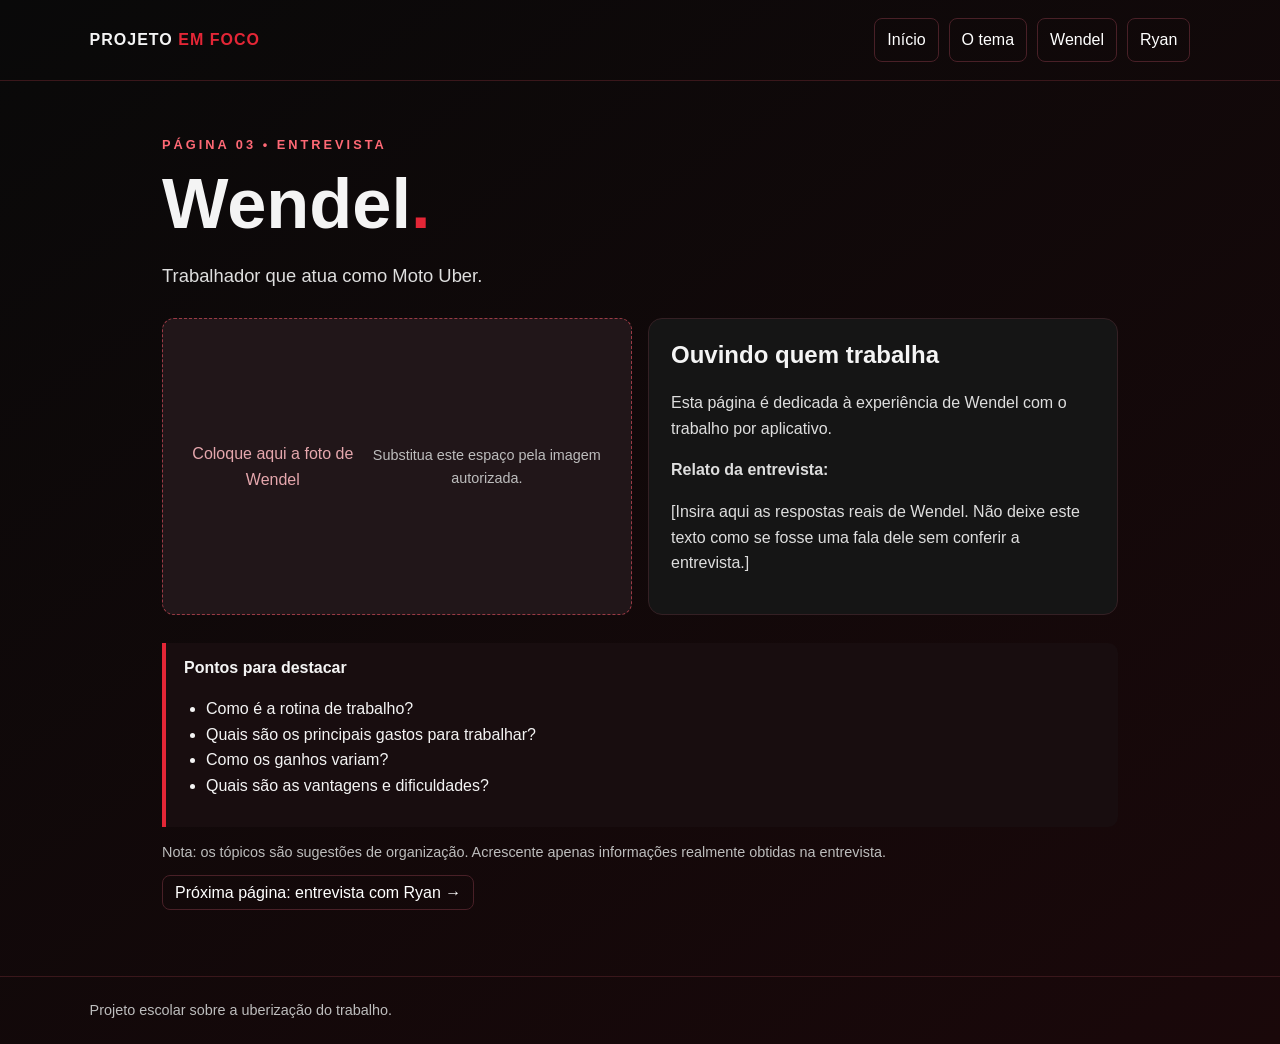
==== wendel.html @ eb2f86c7 "Add files via upload" ====
<!doctype html>
<html lang="pt-BR"><head><meta charset="utf-8"><meta name="viewport" content="width=device-width, initial-scale=1"><title>Entrevista com Wendel</title><link rel="stylesheet" href="style.css"></head>
<body><header><div class="brand">PROJETO <span>EM FOCO</span></div><nav><a href="index.html">Início</a><a href="uberizacao.html">O tema</a><a href="wendel.html">Wendel</a><a href="ryan.html">Ryan</a></nav></header>
<main><div class="eyebrow">Página 03 • Entrevista</div><h1>Wendel<span style="color:var(--red)">.</span></h1><p class="lead">Trabalhador que atua como Moto Uber.</p><div class="grid"><div class="photo-placeholder">Coloque aqui a foto de Wendel<br><span class="small">Substitua este espaço pela imagem autorizada.</span></div><div class="card"><h2>Ouvindo quem trabalha</h2><p>Esta página é dedicada à experiência de Wendel com o trabalho por aplicativo.</p><p><strong>Relato da entrevista:</strong></p><p>[Insira aqui as respostas reais de Wendel. Não deixe este texto como se fosse uma fala dele sem conferir a entrevista.]</p></div></div>
<section class="callout"><strong>Pontos para destacar</strong><ul><li>Como é a rotina de trabalho?</li><li>Quais são os principais gastos para trabalhar?</li><li>Como os ganhos variam?</li><li>Quais são as vantagens e dificuldades?</li></ul></section><p class="small">Nota: os tópicos são sugestões de organização. Acrescente apenas informações realmente obtidas na entrevista.</p><p><a class="btn" href="ryan.html">Próxima página: entrevista com Ryan →</a></p></main><footer>Projeto escolar sobre a uberização do trabalho.</footer></body></html>
---- style.css ----
:root{--bg:#090909;--panel:#151515;--red:#e32636;--text:#f4f4f4;--muted:#bdbdbd}
*{box-sizing:border-box}
body{margin:0;background:linear-gradient(145deg,#090909,#1a080a);color:var(--text);font-family:Arial,Helvetica,sans-serif;line-height:1.6}
header{padding:18px 7%;border-bottom:1px solid #3a171b;display:flex;justify-content:space-between;align-items:center;gap:16px;flex-wrap:wrap}
.brand{font-weight:800;letter-spacing:1px}.brand span{color:var(--red)}
nav{display:flex;gap:10px;flex-wrap:wrap}
nav a,.btn{color:white;text-decoration:none;padding:8px 12px;border:1px solid #492027;border-radius:8px}
nav a:hover,.btn:hover{background:var(--red);border-color:var(--red)}
main{max-width:1000px;margin:0 auto;padding:54px 22px;min-height:72vh}
.eyebrow{color:#ff6975;text-transform:uppercase;letter-spacing:3px;font-size:.8rem;font-weight:bold}
h1{font-size:clamp(2.2rem,6vw,4.4rem);line-height:1.05;margin:12px 0 20px}
h2{line-height:1.2}
p{color:#dedede}
.lead{font-size:1.15rem;max-width:760px}
.hero{padding:30px 0 18px}
.grid{display:grid;grid-template-columns:repeat(auto-fit,minmax(220px,1fr));gap:16px;margin:28px 0}
.card{background:var(--panel);border:1px solid #342024;border-radius:14px;padding:22px}
.card h2,.card h3{margin-top:0}
.redline{width:74px;height:5px;background:var(--red);border-radius:8px;margin:22px 0}
.callout{border-left:4px solid var(--red);padding:12px 18px;background:#180d0f;border-radius:0 10px 10px 0}
.photo-placeholder{display:flex;align-items:center;justify-content:center;min-height:230px;background:#211619;border:1px dashed #9b3a45;border-radius:12px;color:#e5a7ad;text-align:center;padding:20px}
footer{border-top:1px solid #3a171b;padding:22px 7%;color:var(--muted);font-size:.9rem}
.small{font-size:.9rem;color:var(--muted)}
ul{padding-left:22px}
@media(max-width:600px){header{padding:16px 5%}main{padding:34px 18px}}
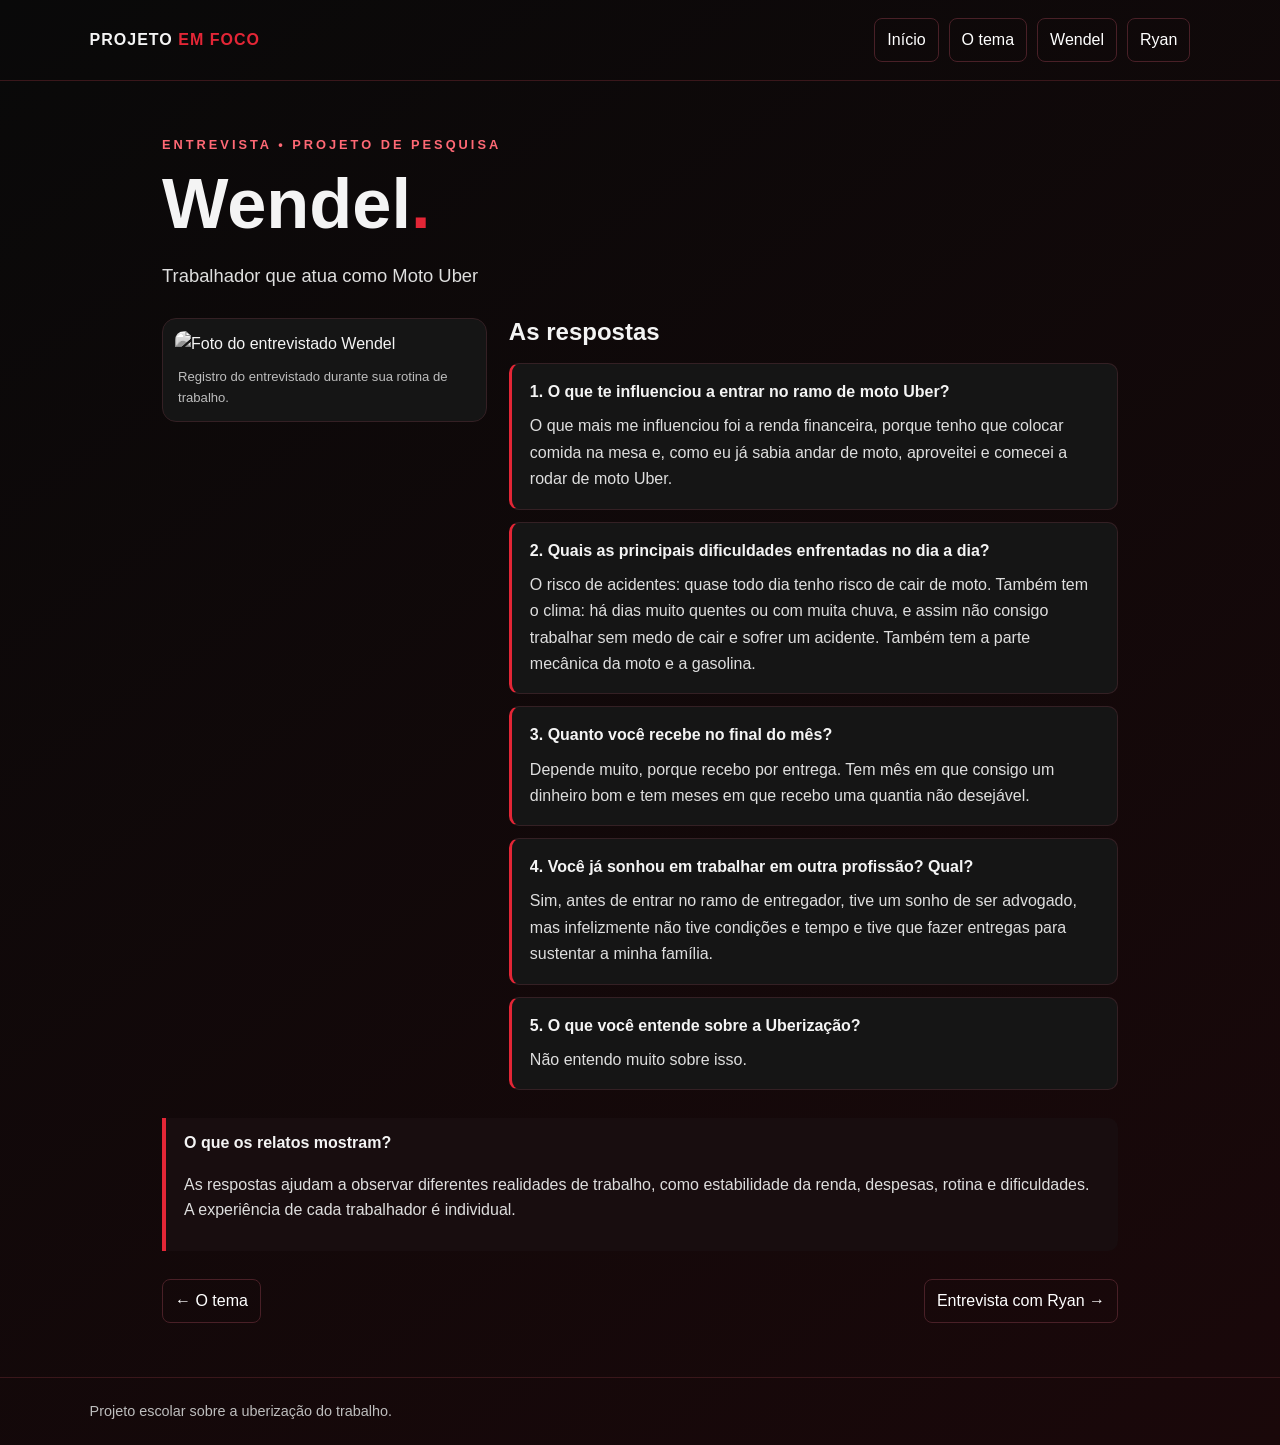
==== commit 5b1694cc: "Add files via upload" ====
--- a/wendel.html
+++ b/wendel.html
@@ -1,5 +1,21 @@
 <!doctype html>
-<html lang="pt-BR"><head><meta charset="utf-8"><meta name="viewport" content="width=device-width, initial-scale=1"><title>Entrevista com Wendel</title><link rel="stylesheet" href="style.css"></head>
-<body><header><div class="brand">PROJETO <span>EM FOCO</span></div><nav><a href="index.html">Início</a><a href="uberizacao.html">O tema</a><a href="wendel.html">Wendel</a><a href="ryan.html">Ryan</a></nav></header>
-<main><div class="eyebrow">Página 03 • Entrevista</div><h1>Wendel<span style="color:var(--red)">.</span></h1><p class="lead">Trabalhador que atua como Moto Uber.</p><div class="grid"><div class="photo-placeholder">Coloque aqui a foto de Wendel<br><span class="small">Substitua este espaço pela imagem autorizada.</span></div><div class="card"><h2>Ouvindo quem trabalha</h2><p>Esta página é dedicada à experiência de Wendel com o trabalho por aplicativo.</p><p><strong>Relato da entrevista:</strong></p><p>[Insira aqui as respostas reais de Wendel. Não deixe este texto como se fosse uma fala dele sem conferir a entrevista.]</p></div></div>
-<section class="callout"><strong>Pontos para destacar</strong><ul><li>Como é a rotina de trabalho?</li><li>Quais são os principais gastos para trabalhar?</li><li>Como os ganhos variam?</li><li>Quais são as vantagens e dificuldades?</li></ul></section><p class="small">Nota: os tópicos são sugestões de organização. Acrescente apenas informações realmente obtidas na entrevista.</p><p><a class="btn" href="ryan.html">Próxima página: entrevista com Ryan →</a></p></main><footer>Projeto escolar sobre a uberização do trabalho.</footer></body></html>+<html lang="pt-BR">
+<head>
+<meta charset="utf-8">
+<meta name="viewport" content="width=device-width, initial-scale=1">
+<link rel="stylesheet" href="style.css">
+<title>Entrevista com Wendel</title></head>
+<body>
+<header><div class="brand">PROJETO <span>EM FOCO</span></div>
+<nav><a href="index.html">Início</a><a href="uberizacao.html">O tema</a><a href="wendel.html">Wendel</a><a href="ryan.html">Ryan</a></nav></header>
+<main>
+<div class="eyebrow">Entrevista • Projeto de pesquisa</div>
+<h1>Wendel<span style="color:var(--red)">.</span></h1>
+<p class="lead">Trabalhador que atua como Moto Uber</p>
+<div class="interview-layout">
+  <figure class="portrait"><img src="imagens/wendel.jpg" alt="Foto do entrevistado Wendel"><figcaption>Registro do entrevistado durante sua rotina de trabalho.</figcaption></figure>
+  <section class="answers"><h2>As respostas</h2><article class="qa"><h3>1. O que te influenciou a entrar no ramo de moto Uber?</h3><p>O que mais me influenciou foi a renda financeira, porque tenho que colocar comida na mesa e, como eu já sabia andar de moto, aproveitei e comecei a rodar de moto Uber.</p></article><article class="qa"><h3>2. Quais as principais dificuldades enfrentadas no dia a dia?</h3><p>O risco de acidentes: quase todo dia tenho risco de cair de moto. Também tem o clima: há dias muito quentes ou com muita chuva, e assim não consigo trabalhar sem medo de cair e sofrer um acidente. Também tem a parte mecânica da moto e a gasolina.</p></article><article class="qa"><h3>3. Quanto você recebe no final do mês?</h3><p>Depende muito, porque recebo por entrega. Tem mês em que consigo um dinheiro bom e tem meses em que recebo uma quantia não desejável.</p></article><article class="qa"><h3>4. Você já sonhou em trabalhar em outra profissão? Qual?</h3><p>Sim, antes de entrar no ramo de entregador, tive um sonho de ser advogado, mas infelizmente não tive condições e tempo e tive que fazer entregas para sustentar a minha família.</p></article><article class="qa"><h3>5. O que você entende sobre a Uberização?</h3><p>Não entendo muito sobre isso.</p></article></section>
+</div>
+<section class="callout"><strong>O que os relatos mostram?</strong><p>As respostas ajudam a observar diferentes realidades de trabalho, como estabilidade da renda, despesas, rotina e dificuldades. A experiência de cada trabalhador é individual.</p></section>
+<div class="page-nav"><a class="btn" href="uberizacao.html">← O tema</a><a class="btn" href="ryan.html">Entrevista com Ryan →</a></div>
+</main><footer>Projeto escolar sobre a uberização do trabalho.</footer></body></html>
--- a/style.css
+++ b/style.css
@@ -24,3 +24,16 @@
 .small{font-size:.9rem;color:var(--muted)}
 ul{padding-left:22px}
 @media(max-width:600px){header{padding:16px 5%}main{padding:34px 18px}}
+
+/* Entrevistas */
+.interview-layout{display:grid;grid-template-columns:minmax(220px, .8fr) minmax(0,1.5fr);gap:22px;align-items:start;margin:28px 0}
+.portrait{margin:0;position:sticky;top:18px;background:#151515;border:1px solid #342024;border-radius:14px;padding:12px}
+.portrait img{display:block;width:100%;max-height:640px;object-fit:cover;object-position:center;border-radius:9px;filter:grayscale(100%)}
+.portrait figcaption{font-size:.82rem;color:#bdbdbd;padding:9px 3px 1px}
+.answers{display:grid;gap:12px}
+.answers>h2{margin:0 0 4px}
+.qa{background:#151515;border:1px solid #342024;border-left:3px solid var(--red);border-radius:10px;padding:16px 18px}
+.qa h3{font-size:1rem;margin:0 0 10px;line-height:1.45}
+.qa p{margin:0;line-height:1.65}
+.page-nav{display:flex;justify-content:space-between;gap:12px;flex-wrap:wrap;margin-top:28px}
+@media(max-width:700px){.interview-layout{grid-template-columns:1fr}.portrait{position:static;max-width:420px;margin:0 auto;width:100%}}
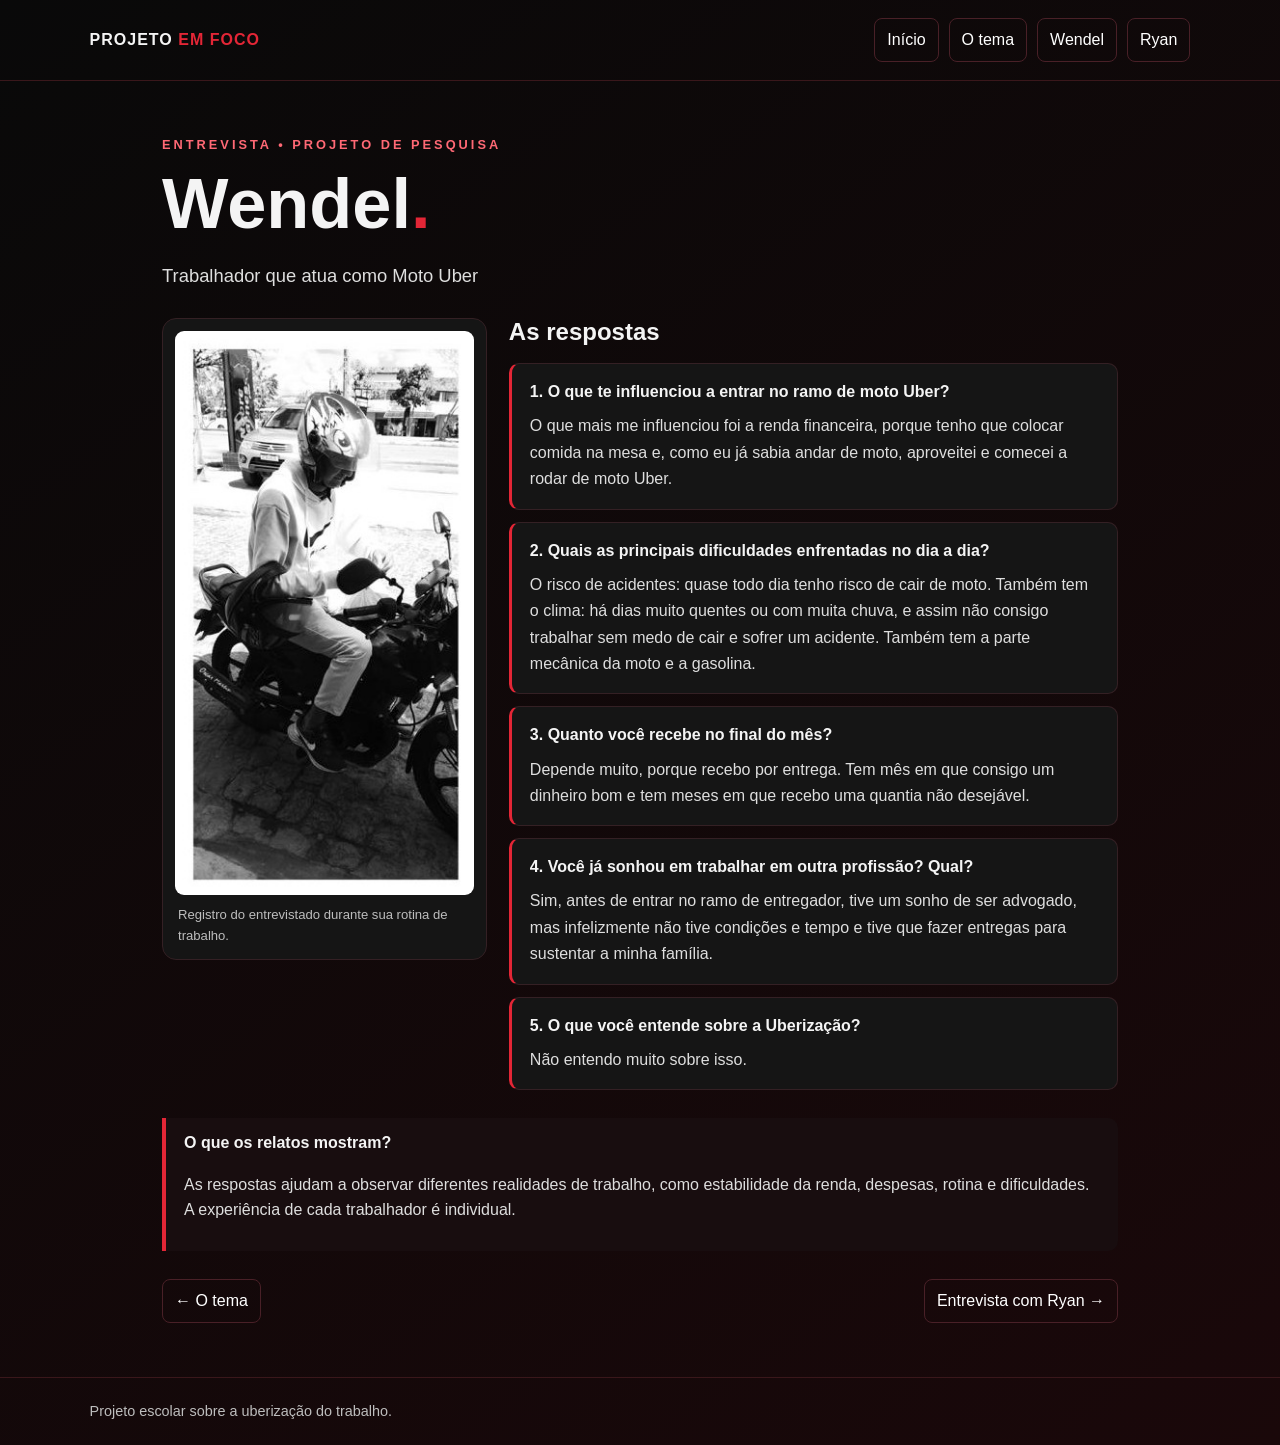
==== commit a5780ccf: "Fix image source path for Wendel's portrait" ====
--- a/wendel.html
+++ b/wendel.html
@@ -13,9 +13,9 @@
 <h1>Wendel<span style="color:var(--red)">.</span></h1>
 <p class="lead">Trabalhador que atua como Moto Uber</p>
 <div class="interview-layout">
-  <figure class="portrait"><img src="imagens/wendel.jpg" alt="Foto do entrevistado Wendel"><figcaption>Registro do entrevistado durante sua rotina de trabalho.</figcaption></figure>
+  <figure class="portrait"><img src="wendel.jpg" alt="Foto do entrevistado Wendel"><figcaption>Registro do entrevistado durante sua rotina de trabalho.</figcaption></figure>
   <section class="answers"><h2>As respostas</h2><article class="qa"><h3>1. O que te influenciou a entrar no ramo de moto Uber?</h3><p>O que mais me influenciou foi a renda financeira, porque tenho que colocar comida na mesa e, como eu já sabia andar de moto, aproveitei e comecei a rodar de moto Uber.</p></article><article class="qa"><h3>2. Quais as principais dificuldades enfrentadas no dia a dia?</h3><p>O risco de acidentes: quase todo dia tenho risco de cair de moto. Também tem o clima: há dias muito quentes ou com muita chuva, e assim não consigo trabalhar sem medo de cair e sofrer um acidente. Também tem a parte mecânica da moto e a gasolina.</p></article><article class="qa"><h3>3. Quanto você recebe no final do mês?</h3><p>Depende muito, porque recebo por entrega. Tem mês em que consigo um dinheiro bom e tem meses em que recebo uma quantia não desejável.</p></article><article class="qa"><h3>4. Você já sonhou em trabalhar em outra profissão? Qual?</h3><p>Sim, antes de entrar no ramo de entregador, tive um sonho de ser advogado, mas infelizmente não tive condições e tempo e tive que fazer entregas para sustentar a minha família.</p></article><article class="qa"><h3>5. O que você entende sobre a Uberização?</h3><p>Não entendo muito sobre isso.</p></article></section>
 </div>
 <section class="callout"><strong>O que os relatos mostram?</strong><p>As respostas ajudam a observar diferentes realidades de trabalho, como estabilidade da renda, despesas, rotina e dificuldades. A experiência de cada trabalhador é individual.</p></section>
 <div class="page-nav"><a class="btn" href="uberizacao.html">← O tema</a><a class="btn" href="ryan.html">Entrevista com Ryan →</a></div>
-</main><footer>Projeto escolar sobre a uberização do trabalho.</footer></body></html>+</main><footer>Projeto escolar sobre a uberização do trabalho.</footer></body></html>
